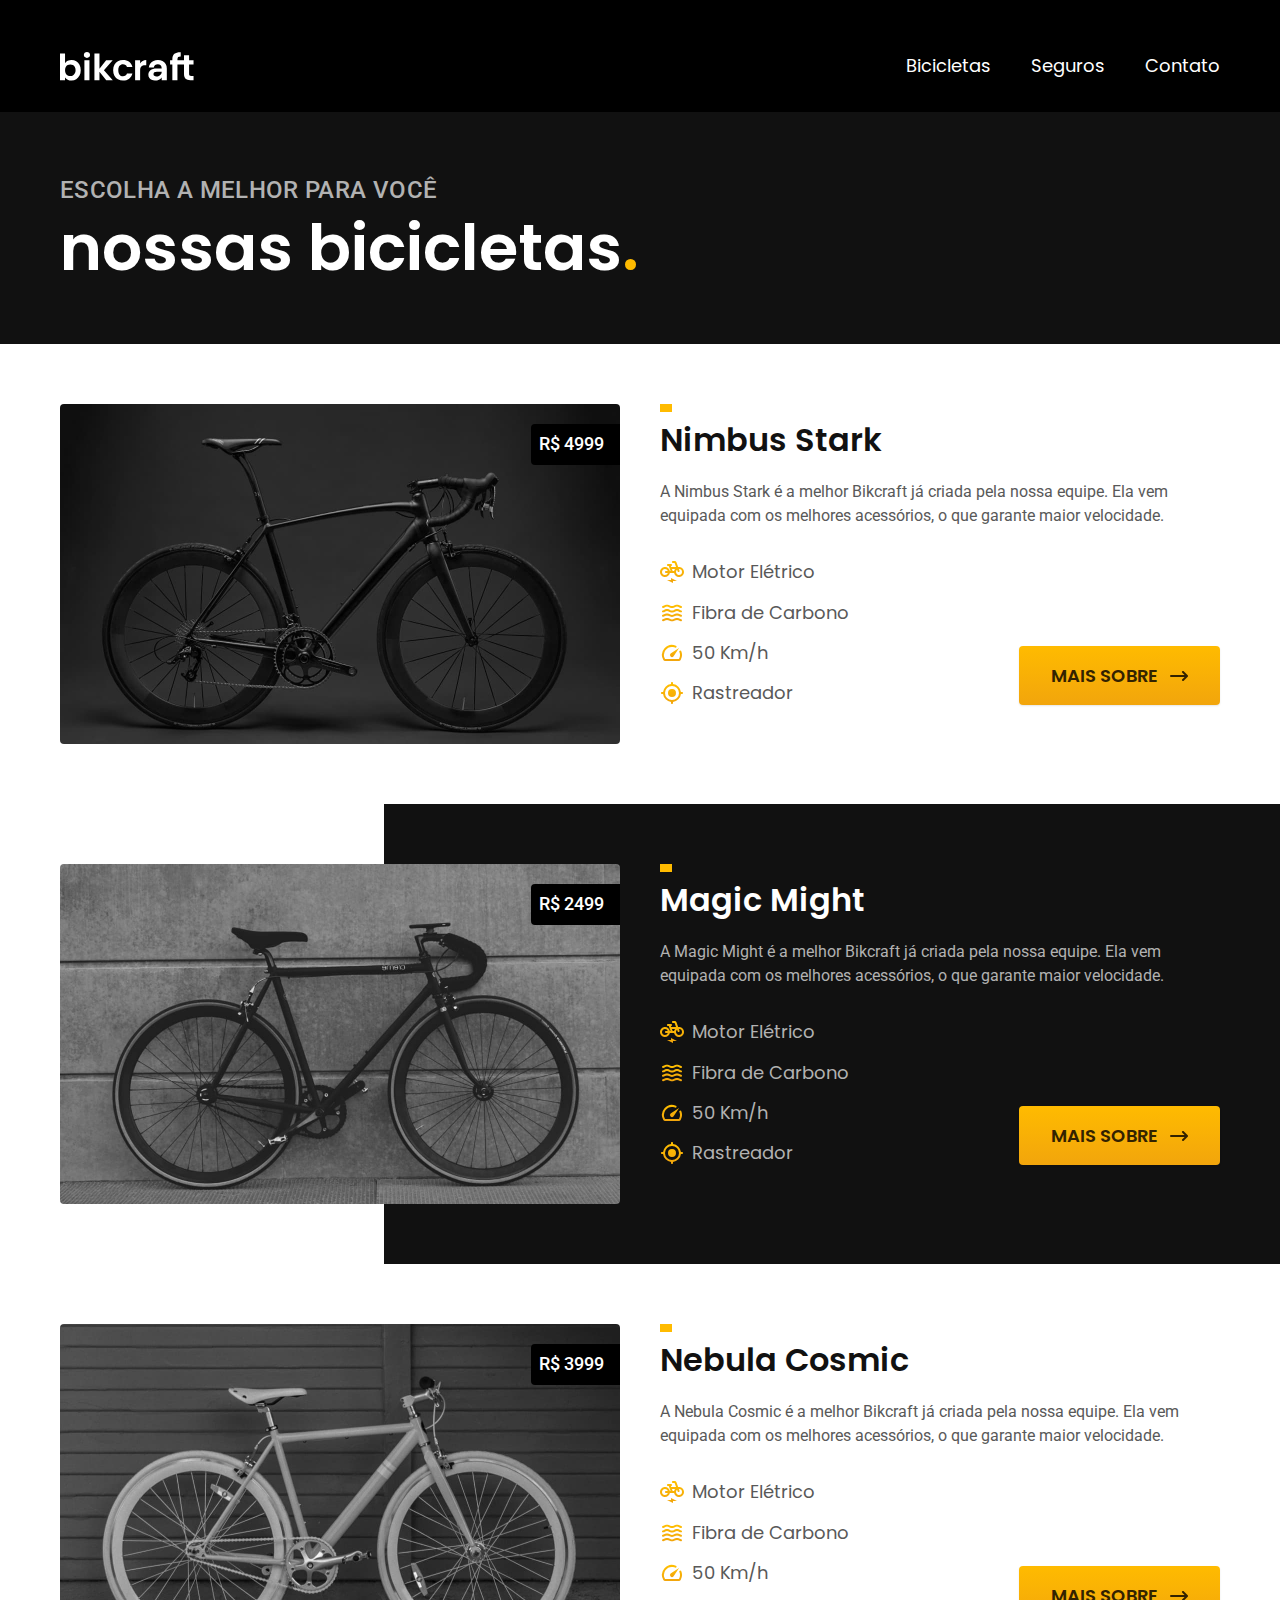
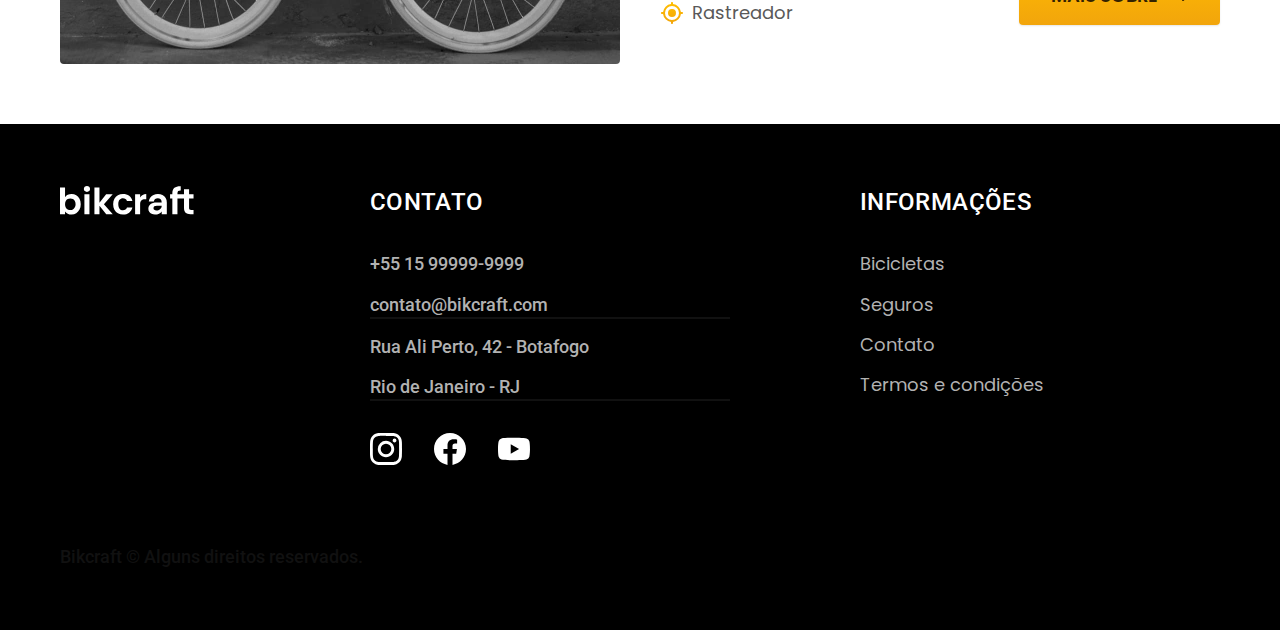
==== bicicletas.html @ 2c863c5d "Finalizado a pagina de exibição das bicicletas" ====
<!DOCTYPE html>
<html lang="pt-br">
<head>
    <meta charset="UTF-8">
    <meta http-equiv="X-UA-Compatible" content="IE=edge">
    <meta name="viewport" content="width=device-width, initial-scale=1.0">
    <meta name="description" content="Termos e condições">
    <title>Bicicletas</title>

    <link rel="stylesheet" href="./css/style.css">

    <link rel="preconnect" href="https://fonts.googleapis.com">
    <link rel="preconnect" href="https://fonts.gstatic.com" crossorigin>
    <link rel="preconnect" href="https://fonts.googleapis.com">
    <link rel="preconnect" href="https://fonts.gstatic.com" crossorigin>
    <link href="https://fonts.googleapis.com/css2?family=Merriweather:ital,wght@1,900&family=Poppins:wght@400;600&family=Roboto:wght@400;500&display=swap" rel="stylesheet">
</head>

<body id="bicicletas">
    <header class="header__bg">
        <div class="header container">
            <a href="./">
                <img src="./img/bikcraft.svg" alt="">
            </a>
            <nav>
                <ul class="header__menu font__1__m cor__0">
                    <li><a href="./bicicletas.html">Bicicletas</a></li>
                    <li><a href="./bicicletas.html">Seguros</a></li>
                    <li><a href="./bicicletas.html">Contato</a></li>
                </ul>
            </nav>
        </div>
    </header>

    <main>
        <div class="titulo__bg">
            <div class="titulo container">
                <p class="font__2__l__b cor__5">Escolha a melhor para você</p>
                <h1 class="font__1__xxl cor__0">nossas bicicletas<span class="cor__p1">.</span> </h1>
            </div>
        </div>
       
        <div class="bicicletas container">
            <div class="bicicletas__img">
                <img src="./img/bicicletas/nimbus.jpg" alt="">
                <span class="font__2__m cor__0">R$ 4999</span>
            </div>

            <div class="bicicletas__conteudo">
                <h2 class="font__1__xl">Nimbus Stark</h2>
                <p class="font__2__s cor__8">A Nimbus Stark é a melhor Bikcraft já criada pela nossa equipe. Ela vem equipada com os melhores acessórios, o que garante maior velocidade.</p>

                <ul class="font__1__m cor__8">
                    <li>
                        <img src="./img/icones/eletrica.svg" alt="">
                        Motor Elétrico
                    </li>
    
                    <li>
                        <img src="./img/icones/carbono.svg" alt="">
                        Fibra de Carbono
                    </li>
    
                    <li>
                        <img src="./img/icones/velocidade.svg" alt="">
                        50 Km/h
                    </li>
    
                    <li>
                        <img src="./img/icones/rastreador.svg" alt="">
                        Rastreador
                    </li>
                </ul>
    
                <a class="botao seta" href="./bicicletas/nimbus.html">Mais Sobre</a>

            </div>
        </div>

        <div class="bicicletas__bg">
            <div class="bicicletas container">
                <div class="bicicletas__img">
                    <img src="./img/bicicletas/magic.jpg" alt="">
                    <span class="font__2__m cor__0">R$ 2499</span>
                </div>

                <div class="bicicletas__conteudo">
                    <h2 class="font__1__xl cor__0">Magic Might</h2>
                    <p class="font__2__s cor__5">A Magic Might é a melhor Bikcraft já criada pela nossa equipe. Ela vem equipada com os melhores acessórios, o que garante maior velocidade.</p>

                    <ul class="font__1__m cor__5">
                        <li>
                            <img src="./img/icones/eletrica.svg" alt="">
                            Motor Elétrico
                        </li>
    
                        <li>
                            <img src="./img/icones/carbono.svg" alt="">
                            Fibra de Carbono
                        </li>
    
                        <li>
                            <img src="./img/icones/velocidade.svg" alt="">
                            50 Km/h
                        </li>
    
                        <li>
                            <img src="./img/icones/rastreador.svg" alt="">
                            Rastreador
                        </li>
                    </ul>

                    <a class="botao seta" href="./bicicletas/magic.html">Mais Sobre</a>
                </div>
            </div>
        </div>

        <div class="bicicletas container">
            <div class="bicicletas__img">
                <img src="./img/bicicletas/nebula.jpg" alt="">
                <span class="font__2__m cor__0">R$ 3999</span>
            </div>

            <div class="bicicletas__conteudo">
                <h2 class="font__1__xl">Nebula Cosmic</h2>
                <p class="font__2__s cor__8">A Nebula Cosmic é a melhor Bikcraft já criada pela nossa equipe. Ela vem equipada com os melhores acessórios, o que garante maior velocidade.</p>

                <ul class="font__1__m cor__8">
                    <li>
                        <img src="./img/icones/eletrica.svg" alt="">
                        Motor Elétrico
                    </li>
    
                    <li>
                        <img src="./img/icones/carbono.svg" alt="">
                        Fibra de Carbono
                    </li>
    
                    <li>
                        <img src="./img/icones/velocidade.svg" alt="">
                        50 Km/h
                    </li>
    
                    <li>
                        <img src="./img/icones/rastreador.svg" alt="">
                        Rastreador
                    </li>
                </ul>

                <a class="botao seta" href="./bicicletas/nebula.html">Mais Sobre</a>
            </div>
        </div>
    
    </main>

    <footer class="footer__bg">
        <div class="footer container">
            <img src="./img/bikcraft.svg" alt="">

            <div class="footer__contato">
                <h3 class="font__2__l__b cor__0">Contato</h3>

                <ul class="font__2__m cor__5">
                    <li><a href="tel:+5515999999999">+55 15 99999-9999</a></li>

                    <li><a href="mailto:contato@bikcraft.com">contato@bikcraft.com</a></li>

                    <li>Rua Ali Perto, 42 - Botafogo</li>
                    <li>Rio de Janeiro - RJ</li>
                </ul>

                <div class="footer__redes">
                    <a href="./">
                        <img src="./img/redes/instagram.svg" alt="instagram">
                    </a>

                    <a href="./">
                        <img src="./img/redes/facebook.svg" alt="instagram">
                    </a>

                    <a href="./">
                        <img src="./img/redes/youtube.svg" alt="instagram">
                    </a>
                </div>
            </div>

            <div class="footer__informacoes">
                <h3 class="font__2__l__b cor__0">Informações</h3>

                <nav>
                    <ul class="font__1__m cor__5">
                        <li><a href="./bicicletas.html">Bicicletas</a></li>
                        <li><a href="./seguros.html">Seguros</a></li>
                        <li><a href="./contato.html">Contato</a></li>
                        <li><a href="./termos.html">Termos e condições</a></li>
                    </ul>
                </nav>
            </div>

            <p class="footer__copy font__2__m cor__6">Bikcraft © Alguns direitos reservados.</p>
        </div>
    </footer>
</body>
</html>
---- css/style.css ----
@import "./global/header.css";
@import "./utilidades/tipografia.css";
@import "./utilidades/cores.css";

@import "./global/global.css";
@import "./home/introducao.css";
@import "./utilidades/componentes.css";
@import "./bicicletas/bicicletas-lista.css";
@import "./home/tecnologia.css";
@import "./home/parceiros.css";
@import "./home/depoimento.css";
@import "./seguros/seguros.css";
@import "./termos/termos.css";
@import "./bicicletas/bicicletas.css";
@import "./global/footer.css";
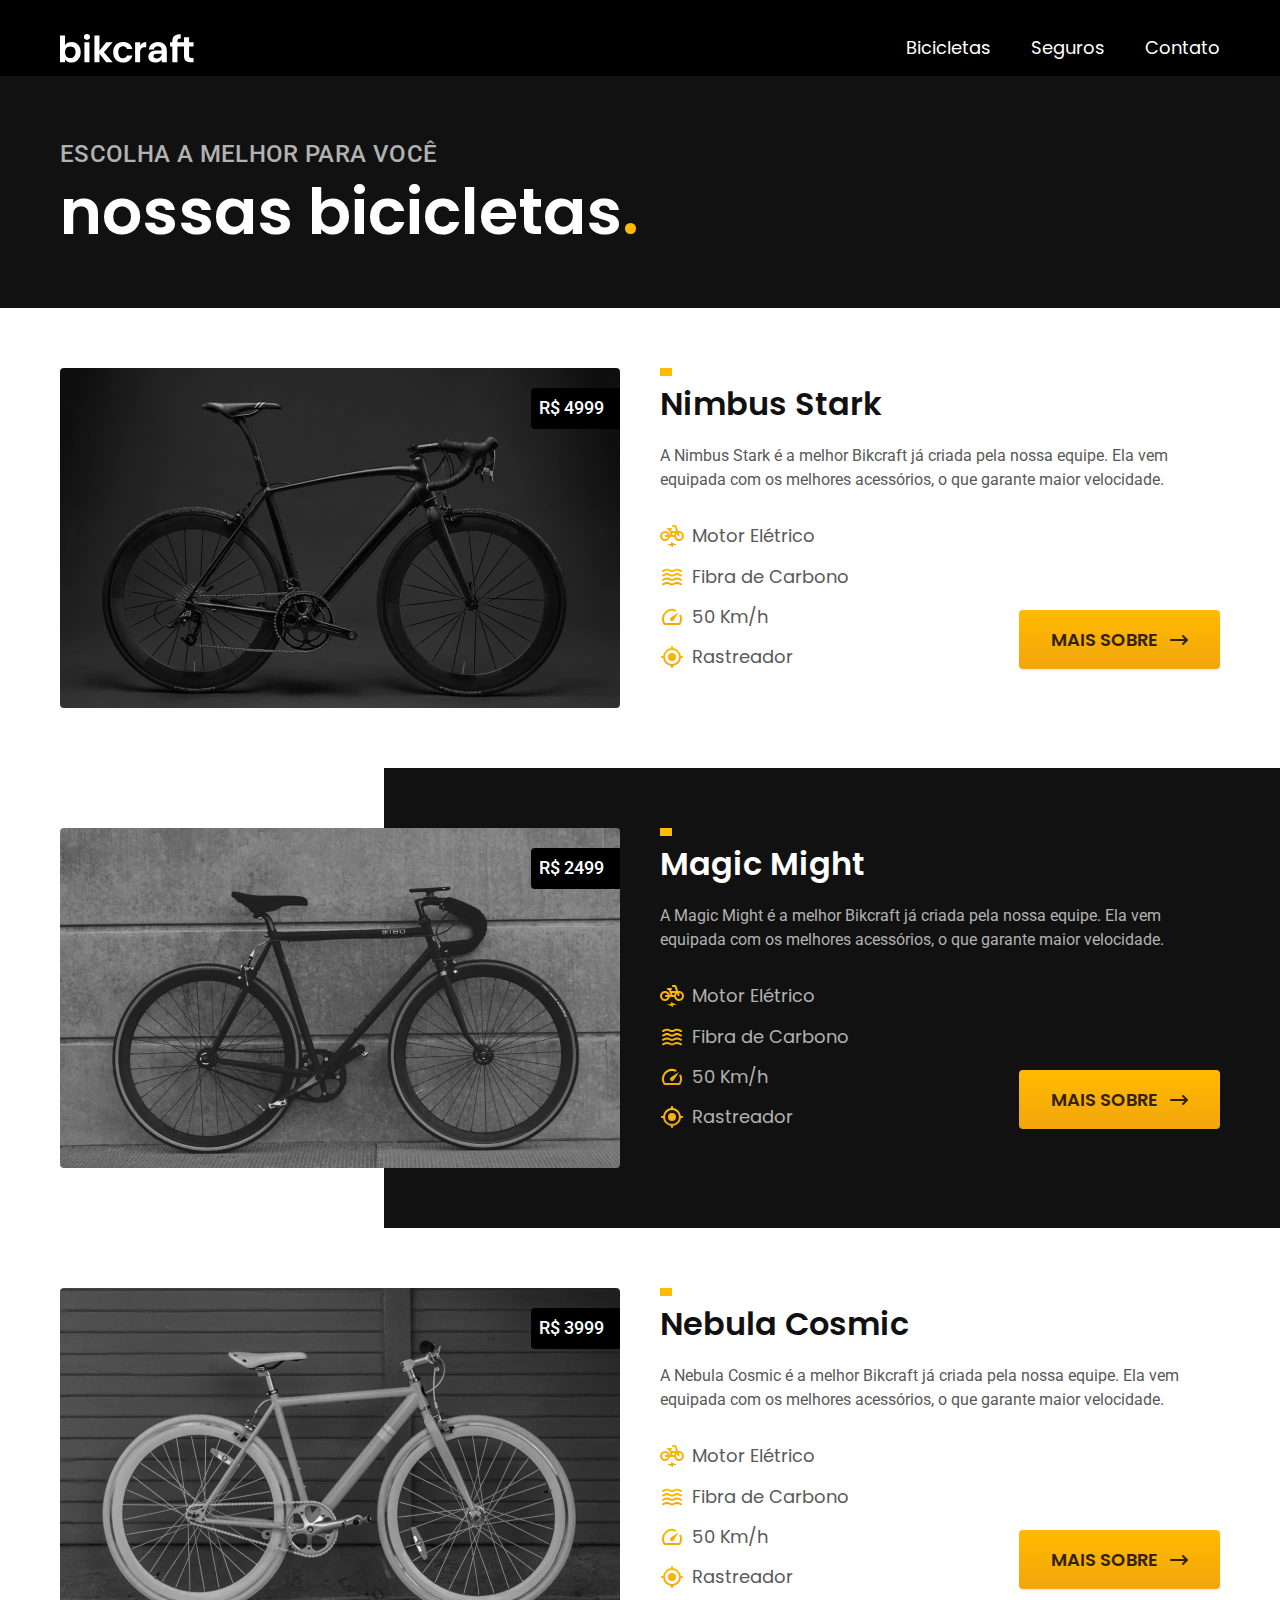
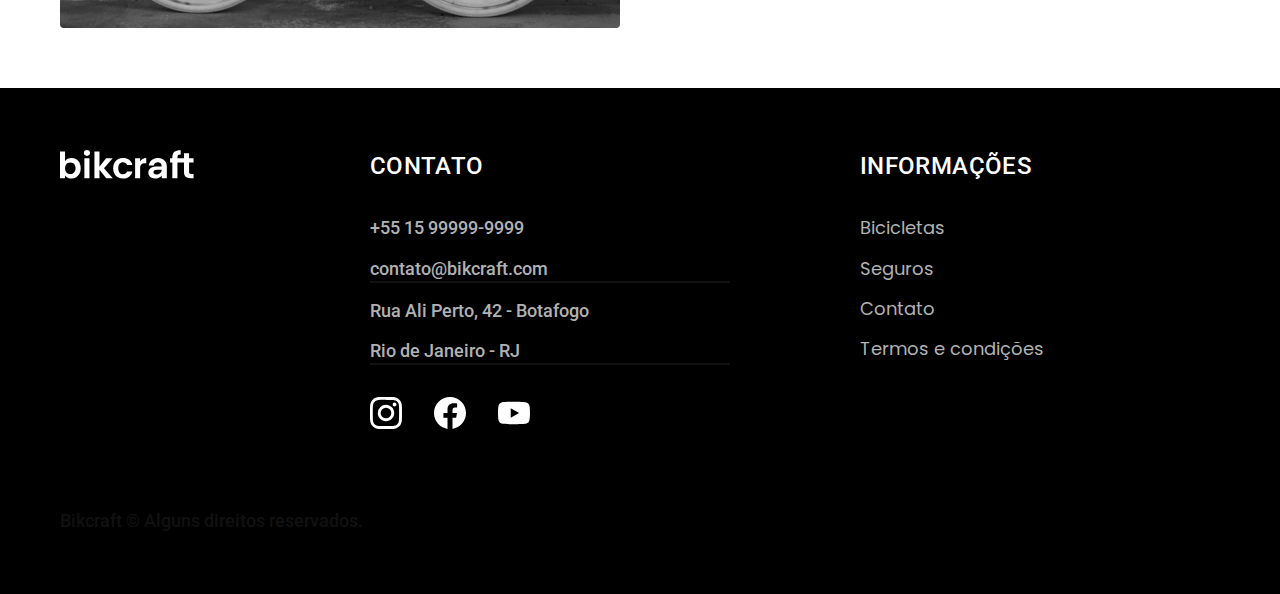
==== commit 065582de: "Finalizado a tela de seguro e perguntas frequentes." ====
--- a/bicicletas.html
+++ b/bicicletas.html
@@ -25,8 +25,8 @@
             <nav>
                 <ul class="header__menu font__1__m cor__0">
                     <li><a href="./bicicletas.html">Bicicletas</a></li>
-                    <li><a href="./bicicletas.html">Seguros</a></li>
-                    <li><a href="./bicicletas.html">Contato</a></li>
+                    <li><a href="./seguro.html">Seguros</a></li>
+                    <li><a href="./contato.html">Contato</a></li>
                 </ul>
             </nav>
         </div>
@@ -190,7 +190,7 @@
                 <nav>
                     <ul class="font__1__m cor__5">
                         <li><a href="./bicicletas.html">Bicicletas</a></li>
-                        <li><a href="./seguros.html">Seguros</a></li>
+                        <li><a href="./seguro.html">Seguros</a></li>
                         <li><a href="./contato.html">Contato</a></li>
                         <li><a href="./termos.html">Termos e condições</a></li>
                     </ul>
--- a/css/style.css
+++ b/css/style.css
@@ -12,4 +12,7 @@
 @import "./seguros/seguros.css";
 @import "./termos/termos.css";
 @import "./bicicletas/bicicletas.css";
+@import "./seguros/vantagens.css";
+@import "./seguros/perguntas.css";
+
 @import "./global/footer.css";
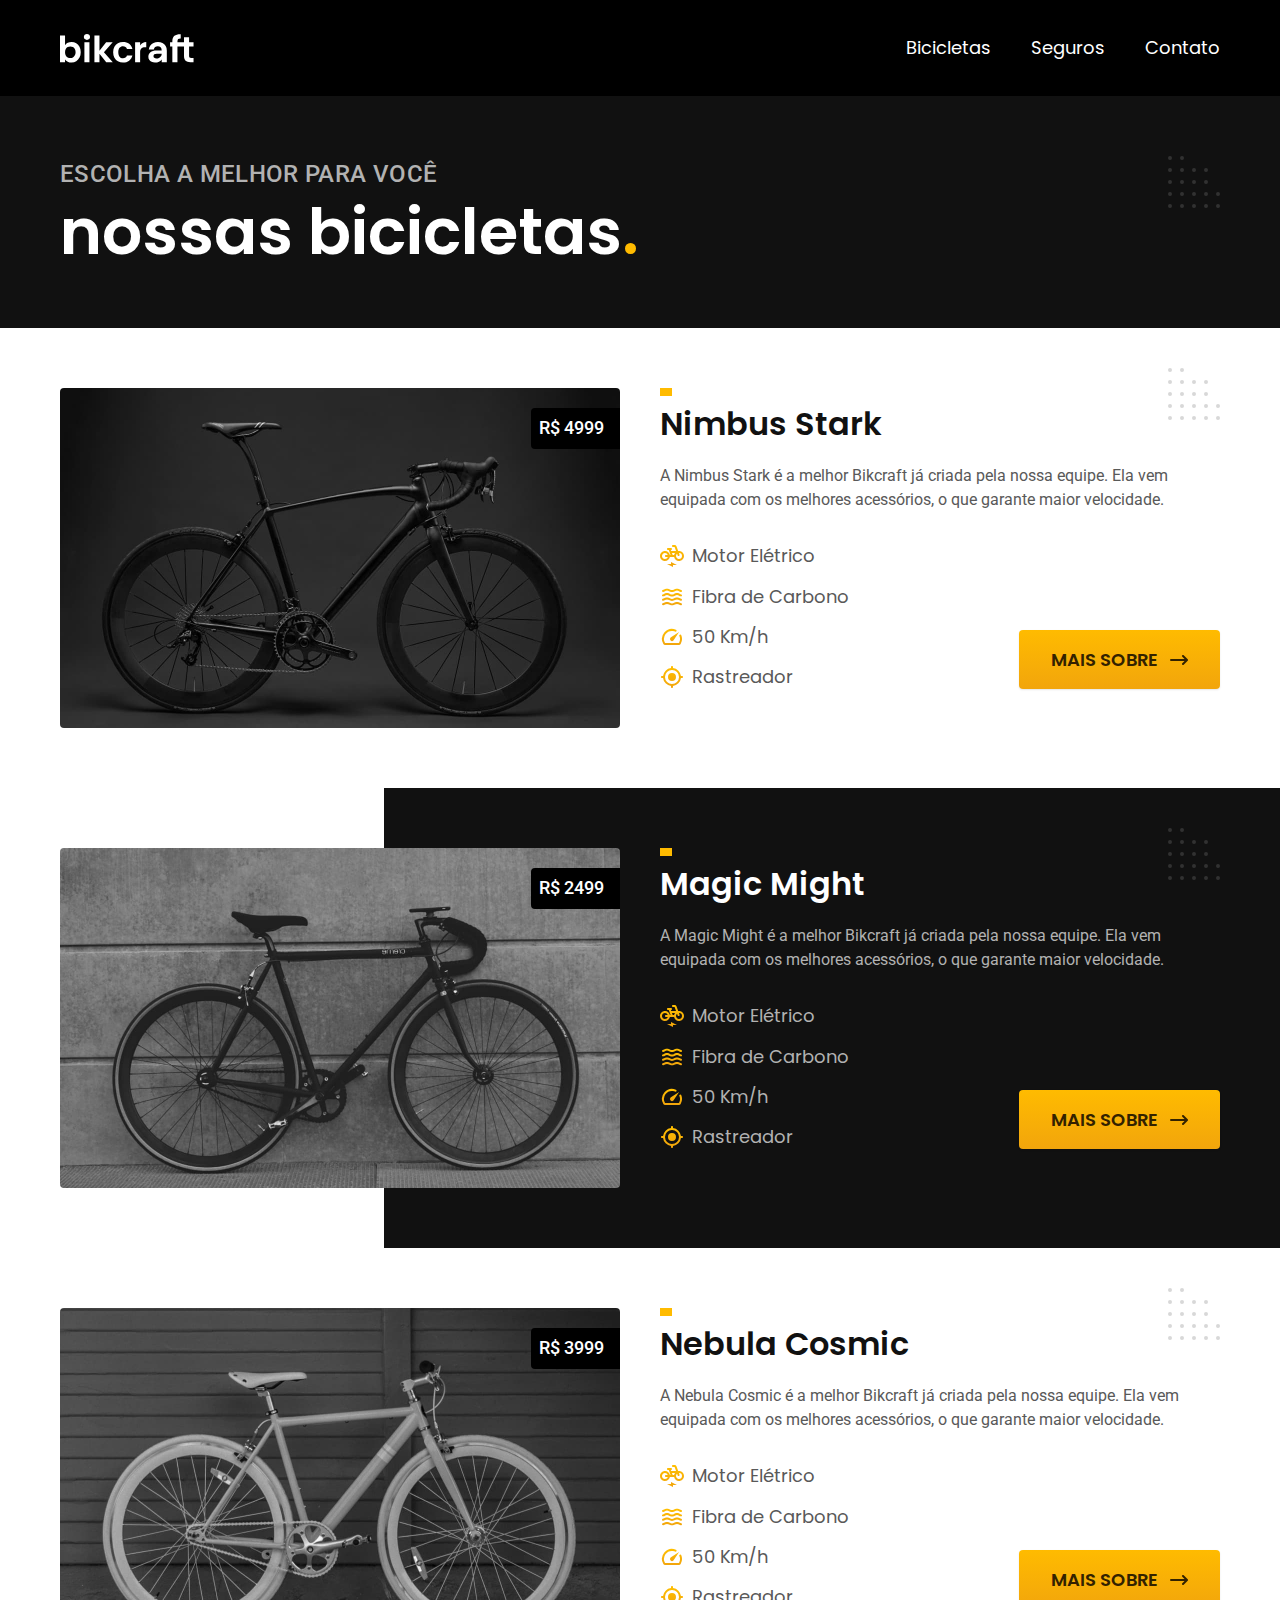
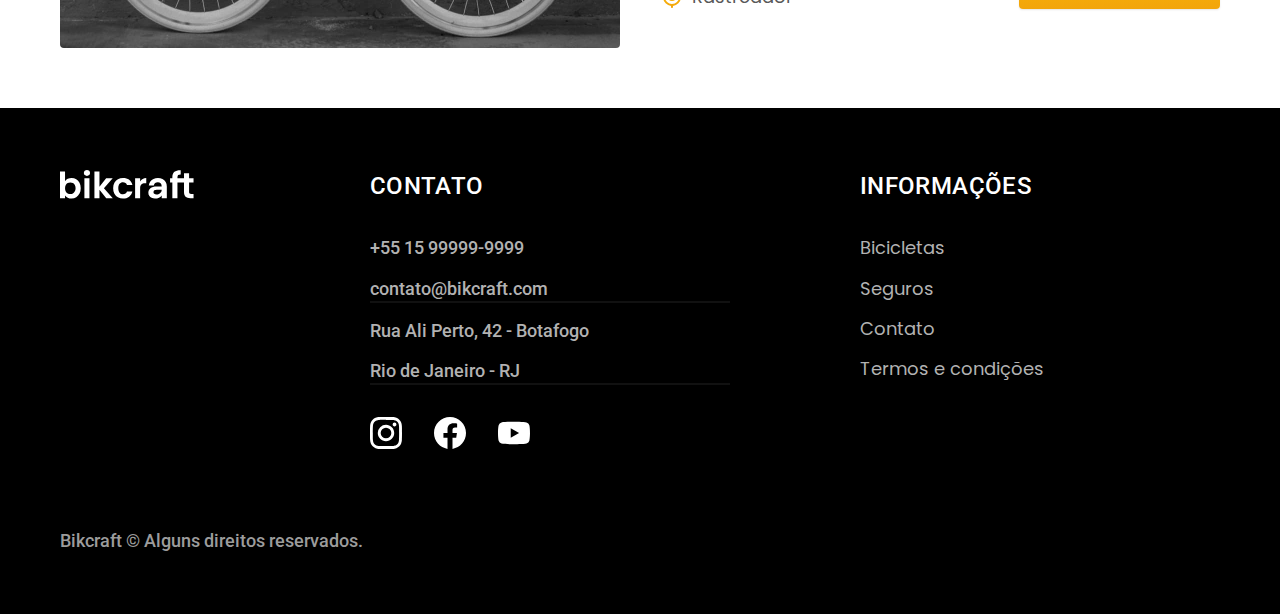
==== commit a2174784: "Otimizando o site" ====
--- a/bicicletas.html
+++ b/bicicletas.html
@@ -7,6 +7,7 @@
     <meta name="description" content="Termos e condições">
     <title>Bicicletas</title>
 
+    <link rel="preload" href="./css/style.css" as="style">
     <link rel="stylesheet" href="./css/style.css">
 
     <link rel="preconnect" href="https://fonts.googleapis.com">
--- a/css/style.css
+++ b/css/style.css
@@ -14,5 +14,11 @@
 @import "./bicicletas/bicicletas.css";
 @import "./seguros/vantagens.css";
 @import "./seguros/perguntas.css";
+@import "./bicicleta/bicicleta.css";
+@import "./bicicleta/seguro.css";
+@import "./contato/contato.css";
+@import "./contato/lojas.css";
+@import "./utilidades/formulario.css";
+@import "./orcamento/orcamento.css";
 
 @import "./global/footer.css";
--- a/css/style.css
+++ b/css/style.css
@@ -14,5 +14,11 @@
 @import "./bicicletas/bicicletas.css";
 @import "./seguros/vantagens.css";
 @import "./seguros/perguntas.css";
+@import "./bicicleta/bicicleta.css";
+@import "./bicicleta/seguro.css";
+@import "./contato/contato.css";
+@import "./contato/lojas.css";
+@import "./utilidades/formulario.css";
+@import "./orcamento/orcamento.css";
 
 @import "./global/footer.css";
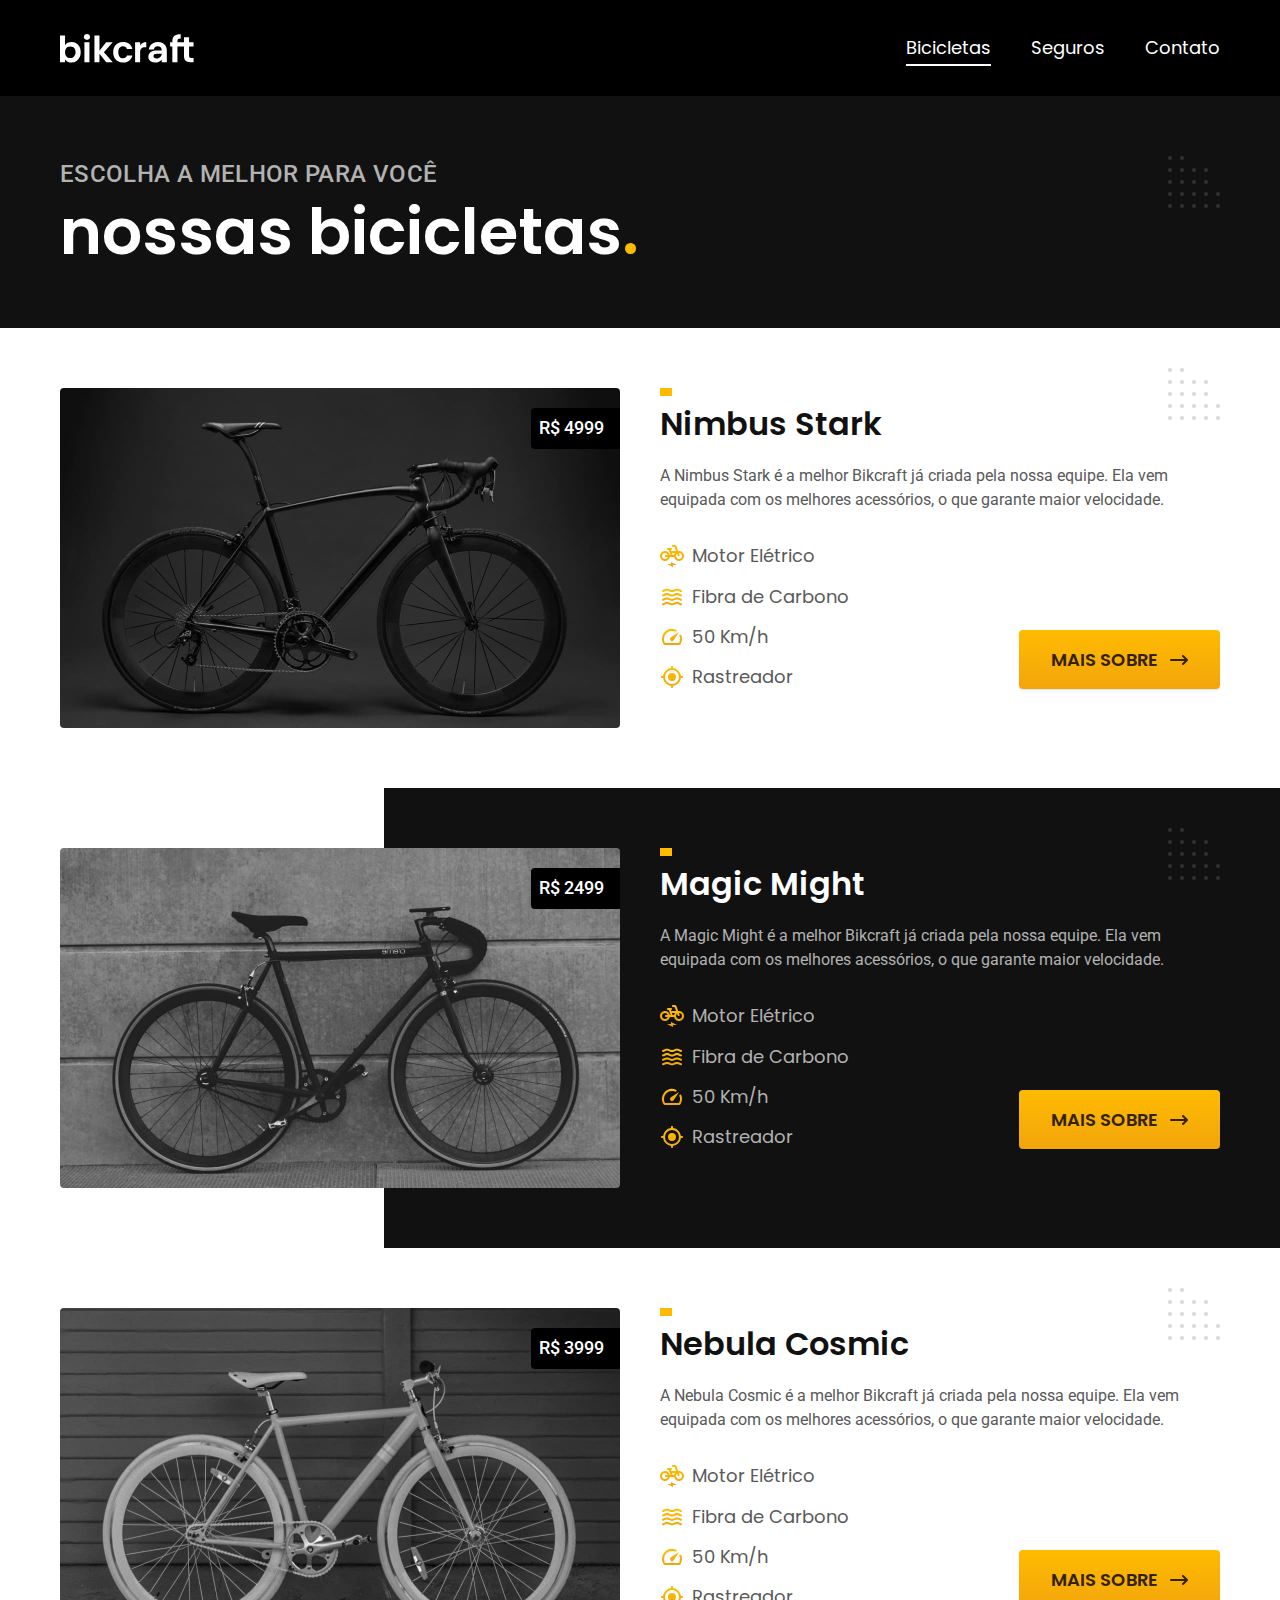
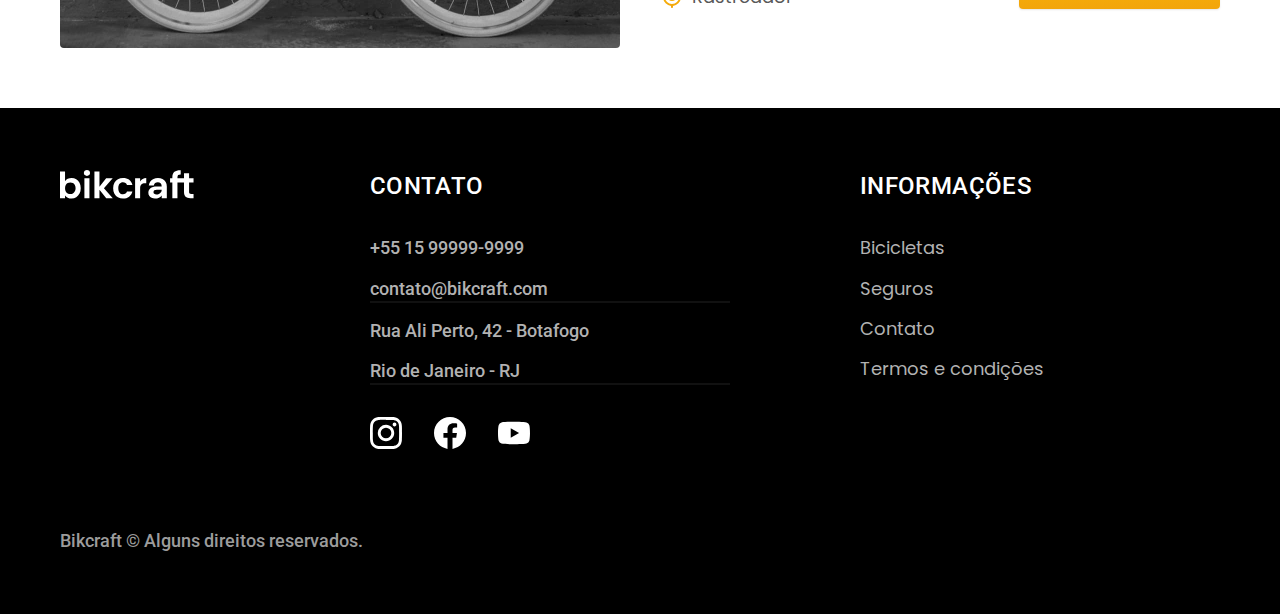
==== commit b76553fc: "Adição do arquivo script e importação em todas as telas juntamente ao fix da navegação da tela segur" ====
--- a/bicicletas.html
+++ b/bicicletas.html
@@ -201,5 +201,6 @@
             <p class="footer__copy font__2__m cor__6">Bikcraft © Alguns direitos reservados.</p>
         </div>
     </footer>
+<script src="./js/script.js"></script>
 </body>
 </html>